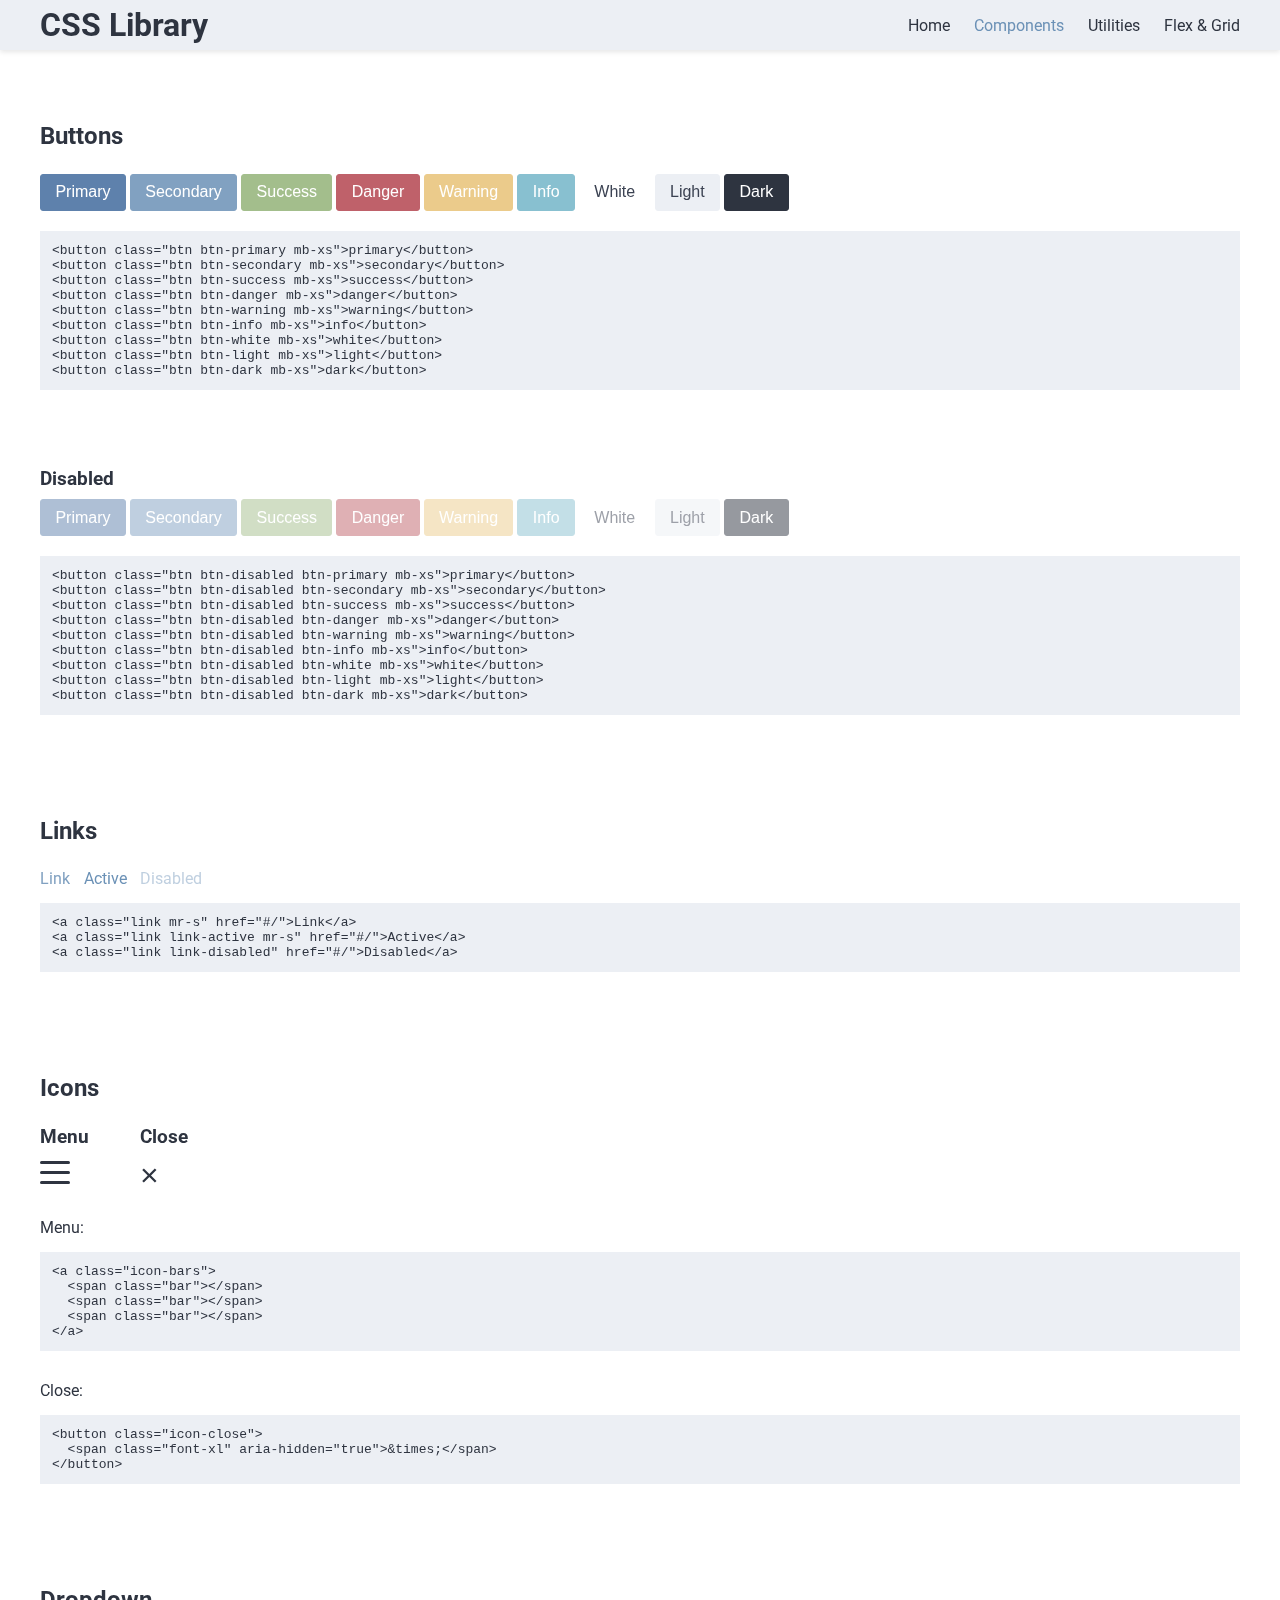
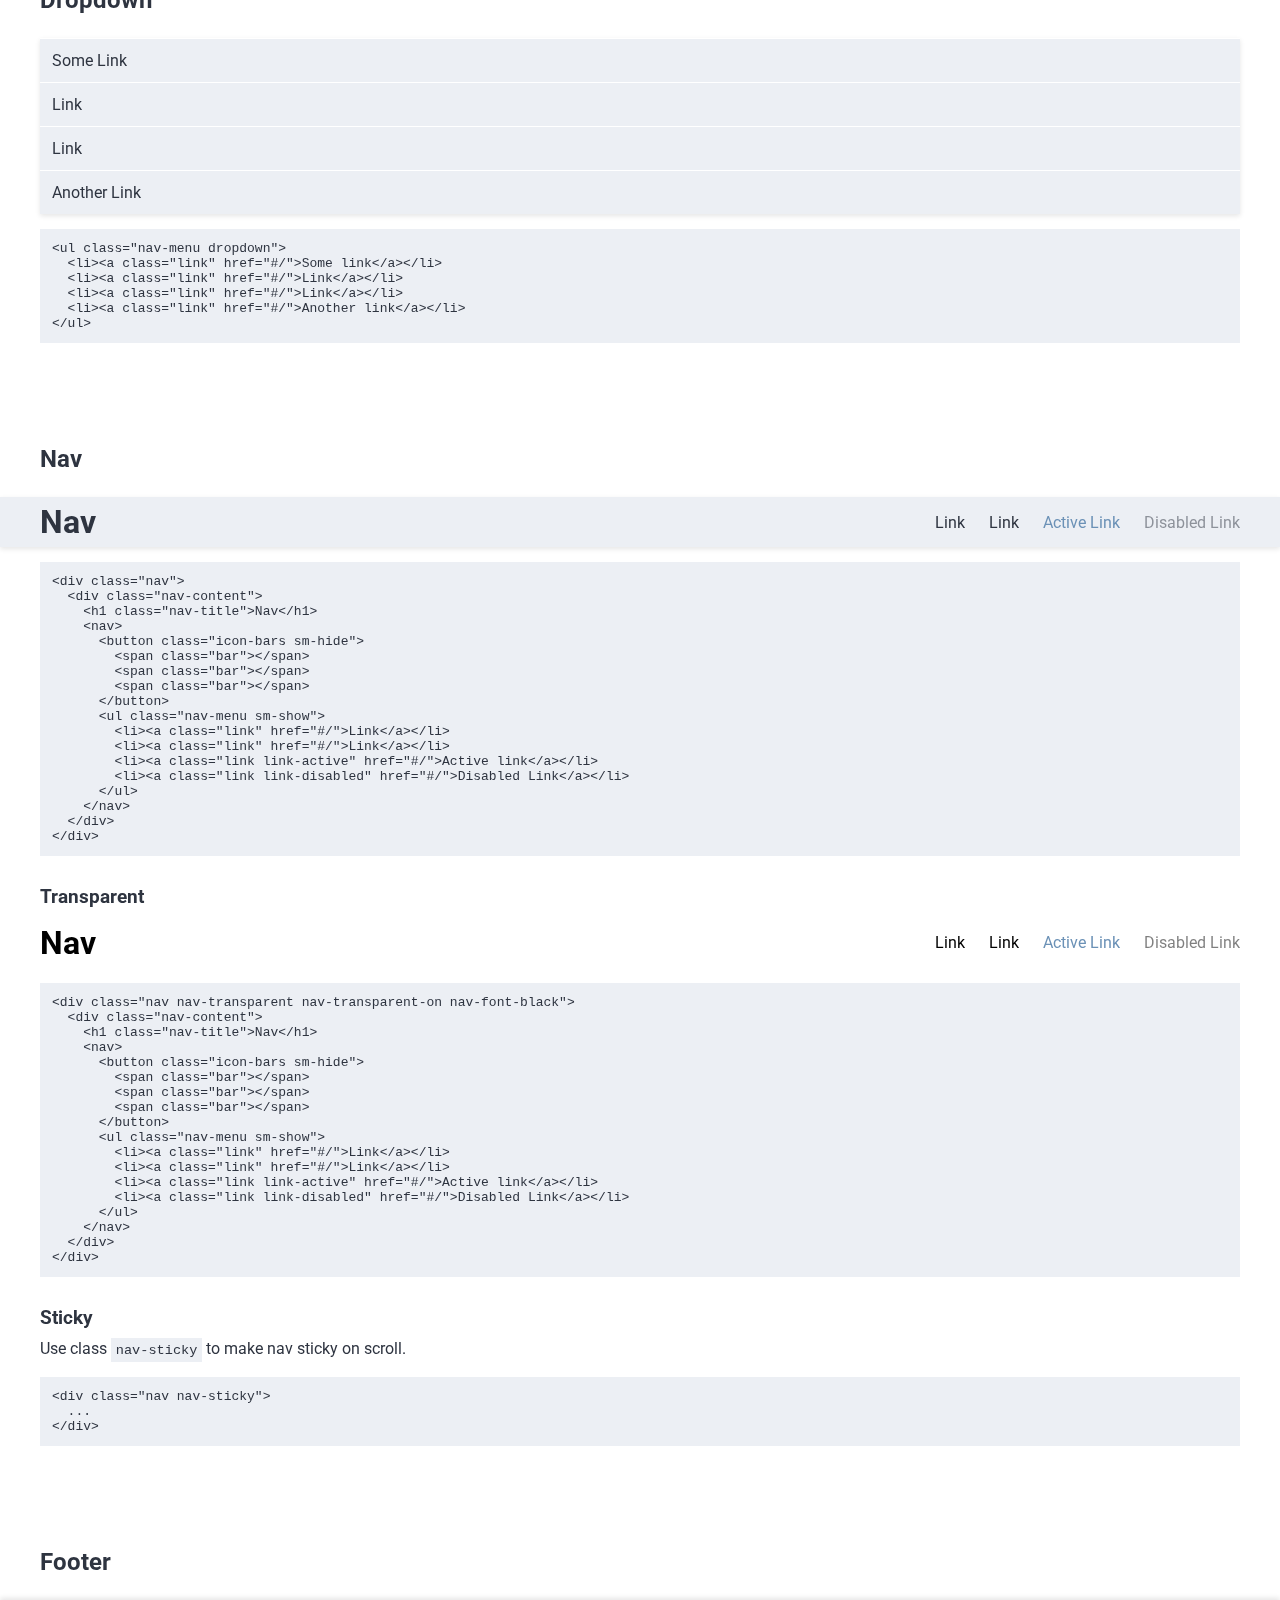
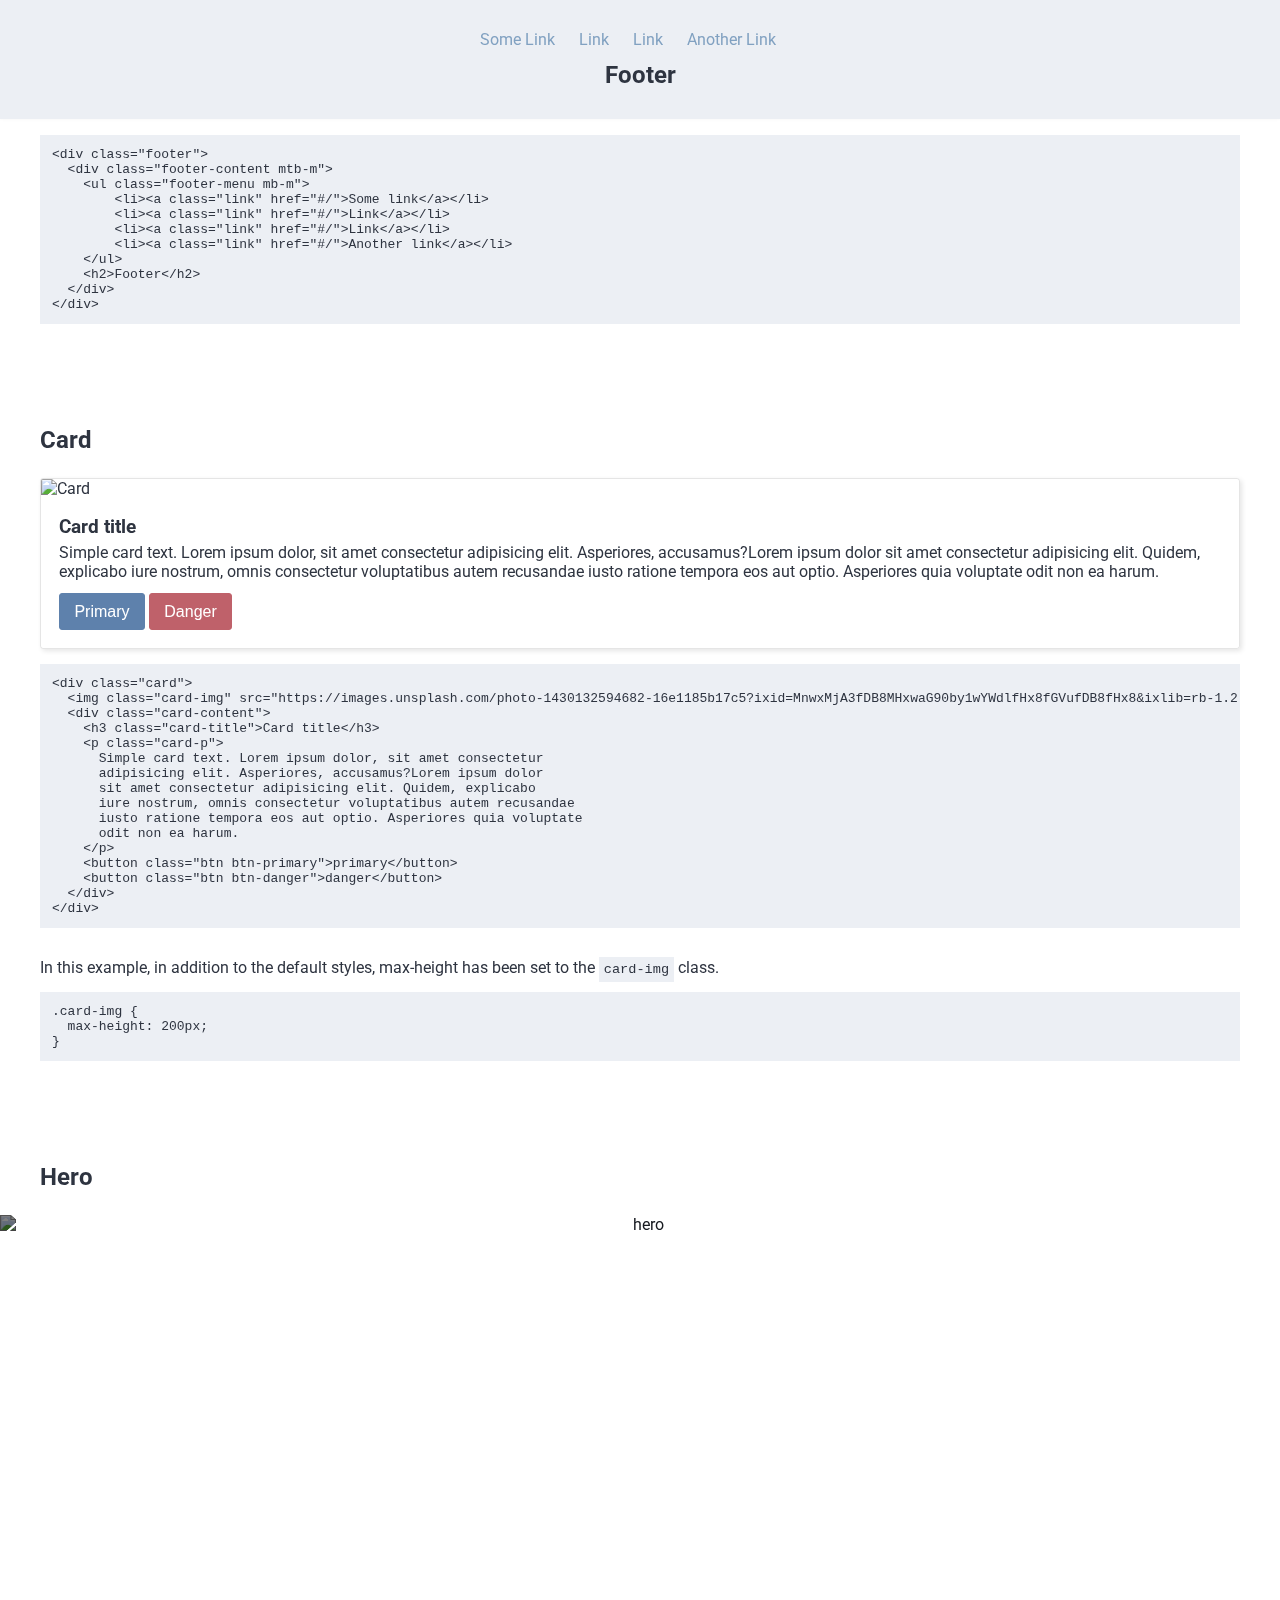
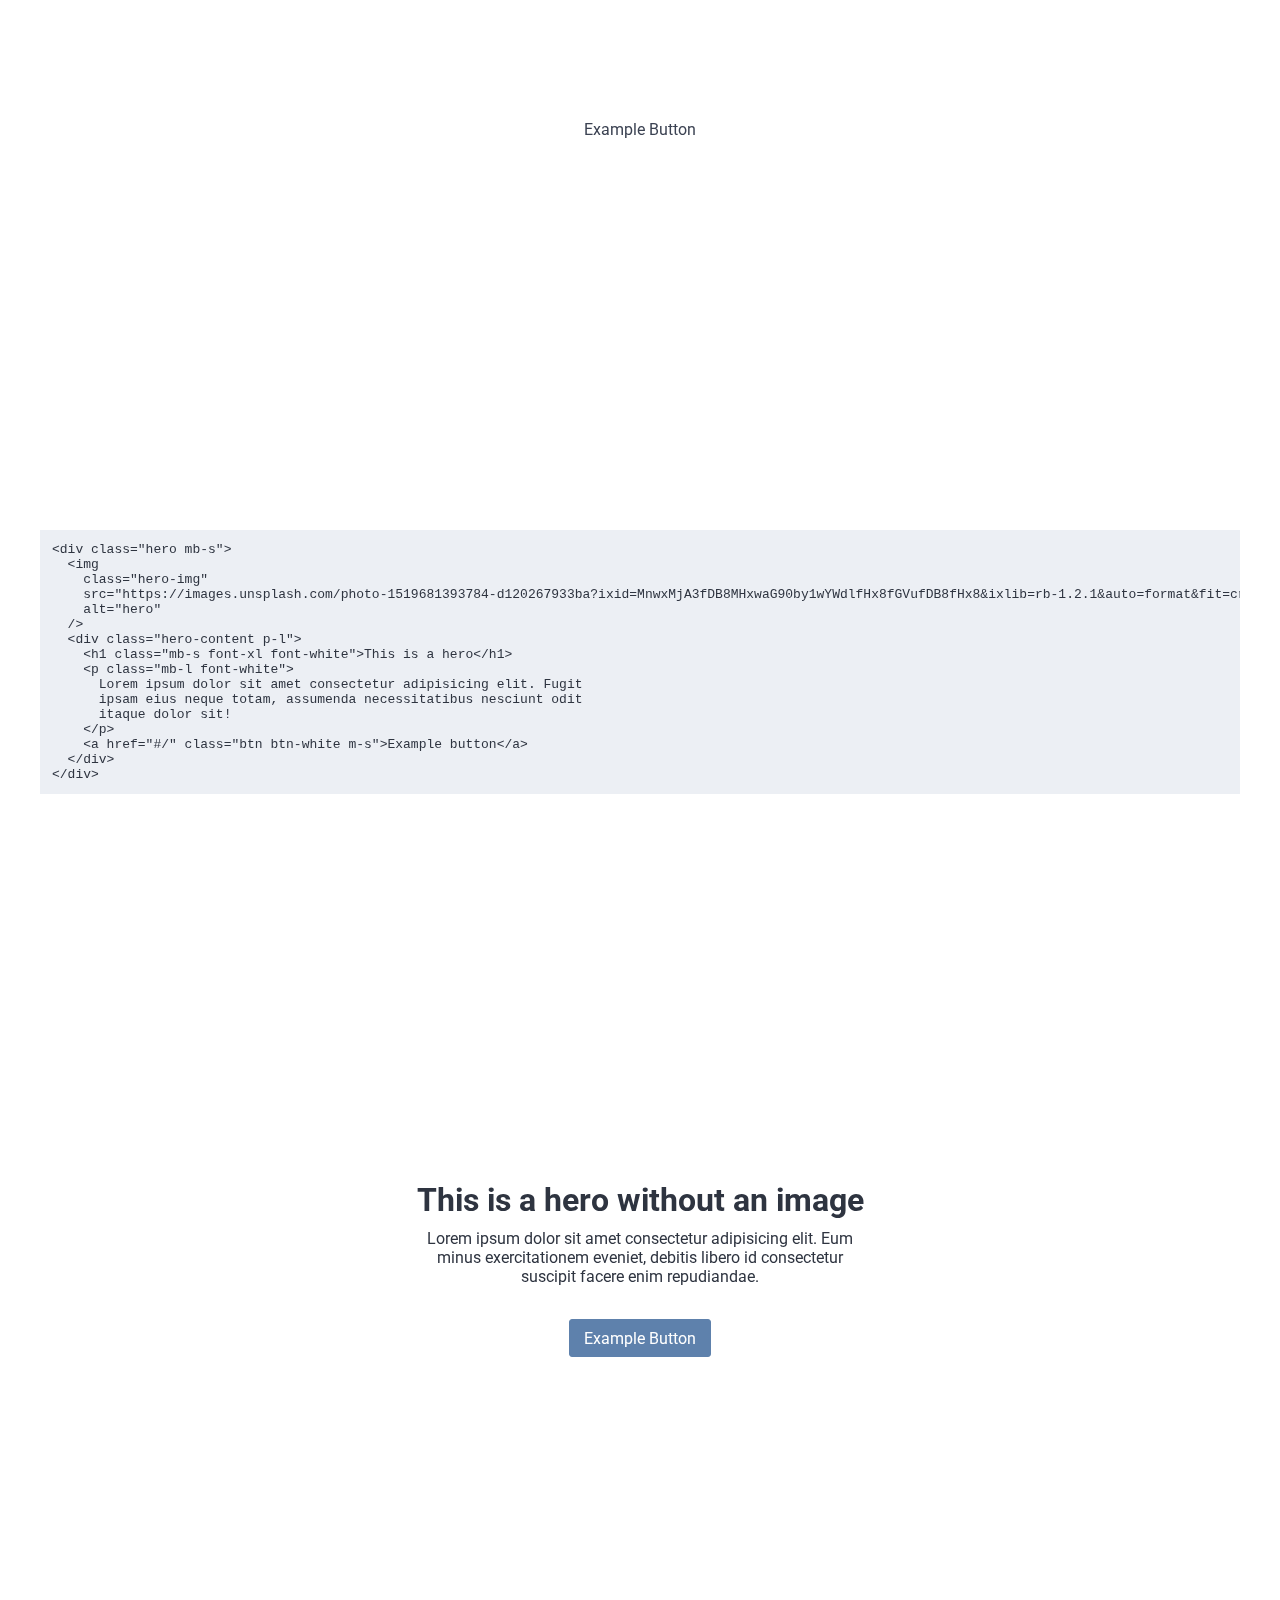
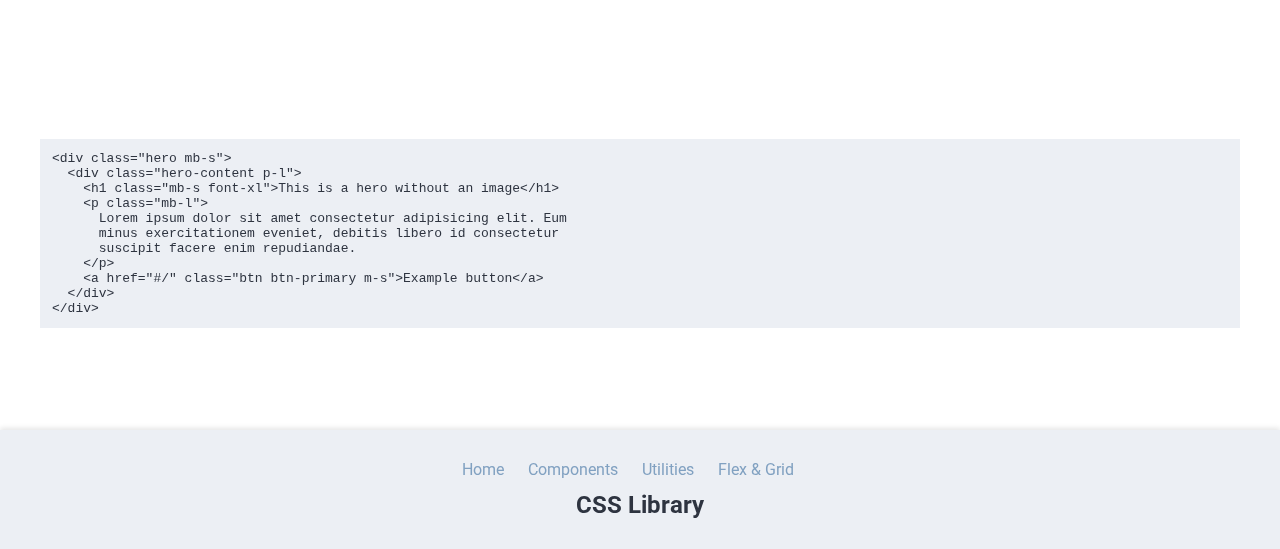
==== pages/components.html @ ba7ccc54 "Initial Commit" ====
<!DOCTYPE html>
<html lang="en">
  <head>
    <meta charset="UTF-8" />
    <meta name="viewport" content="width=device-width, initial-scale=1.0" />
    <link rel="stylesheet" href="../index.css" />
    <title>CSS Library</title>
    <link rel="preconnect" href="https://fonts.googleapis.com" />
    <link rel="preconnect" href="https://fonts.gstatic.com" crossorigin />
    <link
      href="https://fonts.googleapis.com/css2?family=Roboto:wght@100;300&display=swap"
      rel="stylesheet"
    />
    <script src="../library/nav.js"></script>
  </head>
  <body>
    <div class="nav nav-sticky">
      <div class="nav-content">
        <h1 class="nav-title mr-s"><a href="../index.html">CSS Library</a></h1>
        <nav>
          <button id="nav-toggle" class="icon-bars sm-hide">
            <span class="bar"></span>
            <span class="bar"></span>
            <span class="bar"></span>
          </button>
          <ul id="nav-menu" class="nav-menu sm-show">
            <li><a class="link" href="../index.html">Home</a></li>
            <li><a class="link link-active" href="#/">Components</a></li>
            <li><a class="link" href="utilities.html">Utilities</a></li>
            <li><a class="link" href="flexandgrid.html">Flex & Grid</a></li>
          </ul>
        </nav>
      </div>
    </div>
    <main class="mrl-auto">
      <div class="mtb-xxl">
        <h2 class="mb-l">Buttons</h2>
        <div class="mb-xl">
          <button class="btn btn-primary mb-xs">primary</button>
          <button class="btn btn-secondary mb-xs">secondary</button>
          <button class="btn btn-success mb-xs">success</button>
          <button class="btn btn-danger mb-xs">danger</button>
          <button class="btn btn-warning mb-xs">warning</button>
          <button class="btn btn-info mb-xs">info</button>
          <button class="btn btn-white mb-xs">white</button>
          <button class="btn btn-light mb-xs">light</button>
          <button class="btn btn-dark mb-xs">dark</button>
          <pre>
            <code class="code-block p-m">&lt;button class="btn btn-primary mb-xs">primary&lt;/button>
&lt;button class="btn btn-secondary mb-xs">secondary&lt;/button>
&lt;button class="btn btn-success mb-xs">success&lt;/button>
&lt;button class="btn btn-danger mb-xs">danger&lt;/button>
&lt;button class="btn btn-warning mb-xs">warning&lt;/button>
&lt;button class="btn btn-info mb-xs">info&lt;/button>
&lt;button class="btn btn-white mb-xs">white&lt;/button>
&lt;button class="btn btn-light mb-xs">light&lt;/button>
&lt;button class="btn btn-dark mb-xs">dark&lt;/button></code>
          </pre>
        </div>
        <h3 class="mb-s">Disabled</h3>
        <div class="mb-xl">
          <button class="btn btn-disabled btn-primary mb-xs">primary</button>
          <button class="btn btn-disabled btn-secondary mb-xs">
            secondary
          </button>
          <button class="btn btn-disabled btn-success mb-xs">success</button>
          <button class="btn btn-disabled btn-danger mb-xs">danger</button>
          <button class="btn btn-disabled btn-warning mb-xs">warning</button>
          <button class="btn btn-disabled btn-info mb-xs">info</button>
          <button class="btn btn-disabled btn-white mb-xs">white</button>
          <button class="btn btn-disabled btn-light mb-xs">light</button>
          <button class="btn btn-disabled btn-dark mb-xs">dark</button>
          <pre>
            <code class="code-block p-m">&lt;button class="btn btn-disabled btn-primary mb-xs">primary&lt;/button>
&lt;button class="btn btn-disabled btn-secondary mb-xs">secondary&lt;/button>
&lt;button class="btn btn-disabled btn-success mb-xs">success&lt;/button>
&lt;button class="btn btn-disabled btn-danger mb-xs">danger&lt;/button>
&lt;button class="btn btn-disabled btn-warning mb-xs">warning&lt;/button>
&lt;button class="btn btn-disabled btn-info mb-xs">info&lt;/button>
&lt;button class="btn btn-disabled btn-white mb-xs">white&lt;/button>
&lt;button class="btn btn-disabled btn-light mb-xs">light&lt;/button>
&lt;button class="btn btn-disabled btn-dark mb-xs">dark&lt;/button></code>
          </pre>
        </div>
      </div>

      <div class="mb-xxl">
        <h2 class="mb-l">Links</h2>
        <div>
          <a class="link mr-s" href="#/">Link</a>
          <a class="link link-active mr-s" href="#/">Active</a>
          <a class="link link-disabled" href="#/">Disabled</a>
        </div>
        <pre>
          <code class="code-block p-m">&lt;a class="link mr-s" href="#/">Link&lt;/a>
&lt;a class="link link-active mr-s" href="#/">Active&lt;/a>
&lt;a class="link link-disabled" href="#/">Disabled&lt;/a></code>
        </pre>
      </div>

      <div class="mb-xxl">
        <h2 class="mb-l">Icons</h2>
        <div class="grid">
          <div class="col-4 col-2-sm col-1-lg mb-l">
            <h3 class="mb-s">Menu</h3>
            <a class="icon-bars component-example">
              <span class="bar"></span>
              <span class="bar"></span>
              <span class="bar"></span>
            </a>
          </div>
          <div class="col-4 col-2-sm col-1-lg mb-l">
            <h3 class="mb-s">Close</h3>
            <button class="icon-close">
              <span class="font-xl" aria-hidden="true">&times;</span>
            </button>
          </div>
        </div>
        <p>Menu:</p>
        <pre>
          <code class="code-block p-m">&lt;a class="icon-bars">
  &lt;span class="bar">&lt;/span>
  &lt;span class="bar">&lt;/span>
  &lt;span class="bar">&lt;/span>
&lt;/a></code>
        </pre>
        <p>Close:</p>
        <pre>
          <code class="code-block p-m">&lt;button class="icon-close">
  &lt;span class="font-xl" aria-hidden="true">&amp;times;&lt;/span>
&lt;/button></code>
        </pre>
      </div>

      <div class="mb-xxl">
        <h2 class="mb-l">Dropdown</h2>
        <ul class="nav-menu dropdown component-example">
          <li><a class="link" href="#/">Some link</a></li>
          <li><a class="link" href="#/">Link</a></li>
          <li><a class="link" href="#/">Link</a></li>
          <li><a class="link" href="#/">Another link</a></li>
        </ul>
        <pre>
          <code class="code-block p-m">&lt;ul class="nav-menu dropdown">
  &lt;li>&lt;a class="link" href="#/">Some link&lt;/a>&lt;/li>
  &lt;li>&lt;a class="link" href="#/">Link&lt;/a>&lt;/li>
  &lt;li>&lt;a class="link" href="#/">Link&lt;/a>&lt;/li>
  &lt;li>&lt;a class="link" href="#/">Another link&lt;/a>&lt;/li>
&lt;/ul></code>
        </pre>
      </div>

      <div class="mb-xxl">
        <h2 class="mb-l">Nav</h2>
        <div class="nav-example-container">
          <div class="nav component-example nav-example">
            <div class="nav-content">
              <h1 class="nav-title">Nav</h1>
              <nav>
                <button class="icon-bars sm-hide nav-toggle-example">
                  <span class="bar"></span>
                  <span class="bar"></span>
                  <span class="bar"></span>
                </button>
                <ul class="nav-menu sm-show nav-menu-example">
                  <li><a class="link" href="#/">Link</a></li>
                  <li><a class="link" href="#/">Link</a></li>
                  <li><a class="link link-active" href="#/">Active link</a></li>
                  <li>
                    <a class="link link-disabled" href="#/">Disabled Link</a>
                  </li>
                </ul>
              </nav>
            </div>
          </div>
        </div>
        <pre>
          <code class="code-block p-m">&lt;div class="nav">
  &lt;div class="nav-content">
    &lt;h1 class="nav-title">Nav&lt;/h1>
    &lt;nav>
      &lt;button class="icon-bars sm-hide">
        &lt;span class="bar">&lt;/span>
        &lt;span class="bar">&lt;/span>
        &lt;span class="bar">&lt;/span>
      &lt;/button>
      &lt;ul class="nav-menu sm-show">
        &lt;li>&lt;a class="link" href="#/">Link&lt;/a>&lt;/li>
        &lt;li>&lt;a class="link" href="#/">Link&lt;/a>&lt;/li>
        &lt;li>&lt;a class="link link-active" href="#/">Active link&lt;/a>&lt;/li>
        &lt;li>&lt;a class="link link-disabled" href="#/">Disabled Link&lt;/a>&lt;/li>
      &lt;/ul>
    &lt;/nav>
  &lt;/div>
&lt;/div></code>
        </pre>

        <h3 class="mb-s">Transparent</h3>
        <div class="nav-example-container">
          <div
            class="
              nav
              component-example
              nav-example nav-transparent nav-transparent-on nav-font-black
            "
          >
            <div class="nav-content">
              <h1 class="nav-title">Nav</h1>
              <nav>
                <button
                  id="transpar"
                  class="icon-bars sm-hide nav-toggle-example"
                >
                  <span class="bar"></span>
                  <span class="bar"></span>
                  <span class="bar"></span>
                </button>
                <ul class="nav-menu sm-show nav-menu-example">
                  <li><a class="link" href="#/">Link</a></li>
                  <li><a class="link" href="#/">Link</a></li>
                  <li><a class="link link-active" href="#/">Active link</a></li>
                  <li>
                    <a class="link link-disabled" href="#/">Disabled Link</a>
                  </li>
                </ul>
              </nav>
            </div>
          </div>
        </div>
        <pre>
          <code class="code-block p-m">&lt;div class="nav nav-transparent nav-transparent-on nav-font-black">
  &lt;div class="nav-content">
    &lt;h1 class="nav-title">Nav&lt;/h1>
    &lt;nav>
      &lt;button class="icon-bars sm-hide">
        &lt;span class="bar">&lt;/span>
        &lt;span class="bar">&lt;/span>
        &lt;span class="bar">&lt;/span>
      &lt;/button>
      &lt;ul class="nav-menu sm-show">
        &lt;li>&lt;a class="link" href="#/">Link&lt;/a>&lt;/li>
        &lt;li>&lt;a class="link" href="#/">Link&lt;/a>&lt;/li>
        &lt;li>&lt;a class="link link-active" href="#/">Active link&lt;/a>&lt;/li>
        &lt;li>&lt;a class="link link-disabled" href="#/">Disabled Link&lt;/a>&lt;/li>
      &lt;/ul>
    &lt;/nav>
  &lt;/div>
&lt;/div></code>
        </pre>

        <h3 class="mb-s">Sticky</h3>
        <p class="mb-xs">
          Use class <code class="p-xs font-s">nav-sticky</code> to make nav
          sticky on scroll.
        </p>
        <pre>
          <code class="code-block p-m">&lt;div class="nav nav-sticky">
  ...
&lt;/div></code>
          </pre>
      </div>

      <div class="mb-xxl">
        <h2 class="mb-l">Footer</h2>
        <div class="footer-example-container">
          <div class="footer footer-example">
            <div class="footer-content mtb-m">
              <ul class="footer-menu mb-m">
                <li><a class="link" href="#/">Some link</a></li>
                <li><a class="link" href="#/">Link</a></li>
                <li><a class="link" href="#/">Link</a></li>
                <li><a class="link" href="#/">Another link</a></li>
              </ul>
              <h2>Footer</h2>
            </div>
          </div>
        </div>
        <pre>
          <code class="code-block p-m">&lt;div class="footer">
  &lt;div class="footer-content mtb-m">
    &lt;ul class="footer-menu mb-m">
        &lt;li>&lt;a class="link" href="#/">Some link&lt;/a>&lt;/li>
        &lt;li>&lt;a class="link" href="#/">Link&lt;/a>&lt;/li>
        &lt;li>&lt;a class="link" href="#/">Link&lt;/a>&lt;/li>
        &lt;li>&lt;a class="link" href="#/">Another link&lt;/a>&lt;/li>
    &lt;/ul>
    &lt;h2>Footer&lt;/h2>
  &lt;/div>
&lt;/div></code>
        </pre>
      </div>

      <div class="mb-xxl">
        <h2 class="mb-l">Card</h2>
        <div class="card">
          <img
            class="card-img"
            src="https://images.unsplash.com/photo-1430132594682-16e1185b17c5?ixid=MnwxMjA3fDB8MHxwaG90by1wYWdlfHx8fGVufDB8fHx8&ixlib=rb-1.2.1&auto=format&fit=crop&w=870&q=80"
            alt="Card"
          />
          <div class="card-content">
            <h3 class="card-title">Card title</h3>
            <p class="card-p">
              Simple card text. Lorem ipsum dolor, sit amet consectetur
              adipisicing elit. Asperiores, accusamus?Lorem ipsum dolor sit amet
              consectetur adipisicing elit. Quidem, explicabo iure nostrum,
              omnis consectetur voluptatibus autem recusandae iusto ratione
              tempora eos aut optio. Asperiores quia voluptate odit non ea
              harum.
            </p>
            <button class="btn btn-primary">primary</button>
            <button class="btn btn-danger">danger</button>
          </div>
        </div>
        <pre>
          <code class="code-block p-m">&lt;div class="card">
  &lt;img class="card-img" src="https://images.unsplash.com/photo-1430132594682-16e1185b17c5?ixid=MnwxMjA3fDB8MHxwaG90by1wYWdlfHx8fGVufDB8fHx8&ixlib=rb-1.2.1&auto=format&fit=crop&w=870&q=80" alt="Card" />
  &lt;div class="card-content">
    &lt;h3 class="card-title">Card title&lt;/h3>
    &lt;p class="card-p">
      Simple card text. Lorem ipsum dolor, sit amet consectetur
      adipisicing elit. Asperiores, accusamus?Lorem ipsum dolor 
      sit amet consectetur adipisicing elit. Quidem, explicabo 
      iure nostrum, omnis consectetur voluptatibus autem recusandae 
      iusto ratione tempora eos aut optio. Asperiores quia voluptate 
      odit non ea harum.
    &lt;/p>
    &lt;button class="btn btn-primary">primary&lt;/button>
    &lt;button class="btn btn-danger">danger&lt;/button>
  &lt;/div>
&lt;/div></code>
        </pre>
        <p>
          In this example, in addition to the default styles, max-height has
          been set to the <code class="p-xs font-s">card-img</code> class.
        </p>
        <pre>
          <code class="code-block p-m">.card-img {
  max-height: 200px;
}</code>
        </pre>
      </div>

      <div class="mb-xxl">
        <h2 class="mb-l">Hero</h2>
        <div class="hero-example-container">
          <div class="hero hero-example mb-s">
            <img
              class="hero-img"
              src="https://images.unsplash.com/photo-1519681393784-d120267933ba?ixid=MnwxMjA3fDB8MHxwaG90by1wYWdlfHx8fGVufDB8fHx8&ixlib=rb-1.2.1&auto=format&fit=crop&w=870&q=80"
              alt="hero"
            />
            <div class="hero-content p-l">
              <h1 class="mb-s font-xl font-white">This is a hero</h1>
              <p class="mb-l font-white">
                Lorem ipsum dolor sit amet consectetur adipisicing elit. Fugit
                ipsam eius neque totam, assumenda necessitatibus nesciunt odit
                itaque dolor sit!
              </p>
              <a href="#/" class="btn btn-white m-s">Example button</a>
            </div>
          </div>
        </div>
        <pre>
          <code class="code-block p-m">&lt;div class="hero mb-s">
  &lt;img
    class="hero-img"
    src="https://images.unsplash.com/photo-1519681393784-d120267933ba?ixid=MnwxMjA3fDB8MHxwaG90by1wYWdlfHx8fGVufDB8fHx8&ixlib=rb-1.2.1&auto=format&fit=crop&w=870&q=80"
    alt="hero"
  />
  &lt;div class="hero-content p-l">
    &lt;h1 class="mb-s font-xl font-white">This is a hero&lt;/h1>
    &lt;p class="mb-l font-white">
      Lorem ipsum dolor sit amet consectetur adipisicing elit. Fugit
      ipsam eius neque totam, assumenda necessitatibus nesciunt odit
      itaque dolor sit!
    &lt;/p>
    &lt;a href="#/" class="btn btn-white m-s">Example button&lt;/a>
  &lt;/div>
&lt;/div></code>
        </pre>

        <div class="hero-example-container">
          <div class="hero hero-example mb-s">
            <div class="hero-content p-l">
              <h1 class="mb-s font-xl">This is a hero without an image</h1>
              <p class="mb-l">
                Lorem ipsum dolor sit amet consectetur adipisicing elit. Eum
                minus exercitationem eveniet, debitis libero id consectetur
                suscipit facere enim repudiandae.
              </p>
              <a href="#/" class="btn btn-primary m-s">Example button</a>
            </div>
          </div>
        </div>
        <pre>
          <code class="code-block p-m">&lt;div class="hero mb-s">
  &lt;div class="hero-content p-l">
    &lt;h1 class="mb-s font-xl">This is a hero without an image&lt;/h1>
    &lt;p class="mb-l">
      Lorem ipsum dolor sit amet consectetur adipisicing elit. Eum
      minus exercitationem eveniet, debitis libero id consectetur
      suscipit facere enim repudiandae.
    &lt;/p>
    &lt;a href="#/" class="btn btn-primary m-s">Example button&lt;/a>
  &lt;/div>
&lt;/div></code>
        </pre>
      </div>
    </main>

    <footer class="footer">
      <div class="footer-content mtb-m">
        <ul class="footer-menu mb-m">
          <li><a class="link" href="../index.html">Home</a></li>
          <li><a class="link" href="#">Components</a></li>
          <li><a class="link" href="utilities.html">Utilities</a></li>
          <li><a class="link" href="flexandgrid.html">Flex & Grid</a></li>
        </ul>
        <h2>CSS Library</h2>
      </div>
    </footer>
    <script>
      const toggleExamples = document.querySelectorAll(".nav-toggle-example");
      const menuExamples = document.querySelectorAll(".nav-menu-example");

      // Toggle example dropdown menus
      toggleExamples.forEach((toggle) => {
        toggle.addEventListener("click", (e) => {
          const nav = toggle.parentNode;
          const navBar = nav.parentNode.parentNode;
          const menu = nav.querySelector(".nav-menu-example");

          // toggle dropdown
          menu.classList.toggle("dropdown");

          // if nav is transparent, add default background color when dropdown is open.
          if (
            navBar.classList.contains("nav-transparent") &&
            menu.classList.contains("dropdown")
          ) {
            navBar.classList.remove("nav-transparent-on");
          } else {
            navBar.classList.add("nav-transparent-on");
          }
        });
      });

      window.addEventListener("resize", function () {
        menuExamples.forEach((menu) => {
          menu.classList.remove("dropdown");
        });
      });
    </script>
  </body>
</html>
---- index.css ----
@import "library/main.css";

* {
  margin: 0;
  padding: 0;
  box-sizing: border-box;
}

html {
  scroll-behavior: smooth;
}

body {
  font-family: "Roboto", sans-serif;
}

main {
  width: 95vw;
  max-width: 1200px;
}

.padding-example-div,
.margin-example-div {
  display: flex;
  flex-wrap: wrap;
}

.margin-example-div p,
.padding-example-div p {
  position: absolute;
  top: 45%;
  left: 40%;
}

.padding-example-outer,
.margin-example-outer {
  box-shadow: var(--box-shadow);
  background-color: var(--bg-secondary);
  height: 200px;
  width: 200px;
  overflow: hidden;
  position: relative;
}

.padding-example-inner,
.margin-example-inner {
  background-color: var(--bg-primary);
  width: 100%;
  height: 100%;
}

.flex-example-item,
.grid-example-item {
  display: grid;
  place-items: center;
  background-color: var(--bg-secondary);
  height: 100%;
}

.breakpoint {
  display: block;
}

/* .breakpoint::after {
  color: var(--accent-primary);
  @include sm {
    content: "sm";
  }
  @include md {
    content: "md";
  }
  @include lg {
    content: "lg";
  }
  @include xl {
    content: "xl";
  }
} */

.th {
  text-align: right;
}

.component-example {
  z-index: 0;
  position: relative;
  top: 0;
}

.nav-example {
  z-index: 1;
}

.hero-example {
  overflow: hidden;
}

.hero-example,
.nav-example,
.footer-example {
  position: absolute;
  left: 0;
  top: unset;
}

.nav-example-container {
  height: 50px;
}

.footer-example-container {
  height: 120px;
}

.hero-example-container {
  height: 100vh;
}

.hero-img {
  filter: brightness(50%);
}

.card-img {
  max-height: 200px;
}

.section {
  min-height: 100vh;
  display: grid;
  place-content: center;
  z-index: -1;
}

.section .card {
  max-width: 350px;
}

.section .card p {
  height: 70px;
}

.code-block {
  display: block;
  overflow: scroll;
  background-color: var(--bg-secondary);
}

code {
  background-color: var(--bg-secondary);
}
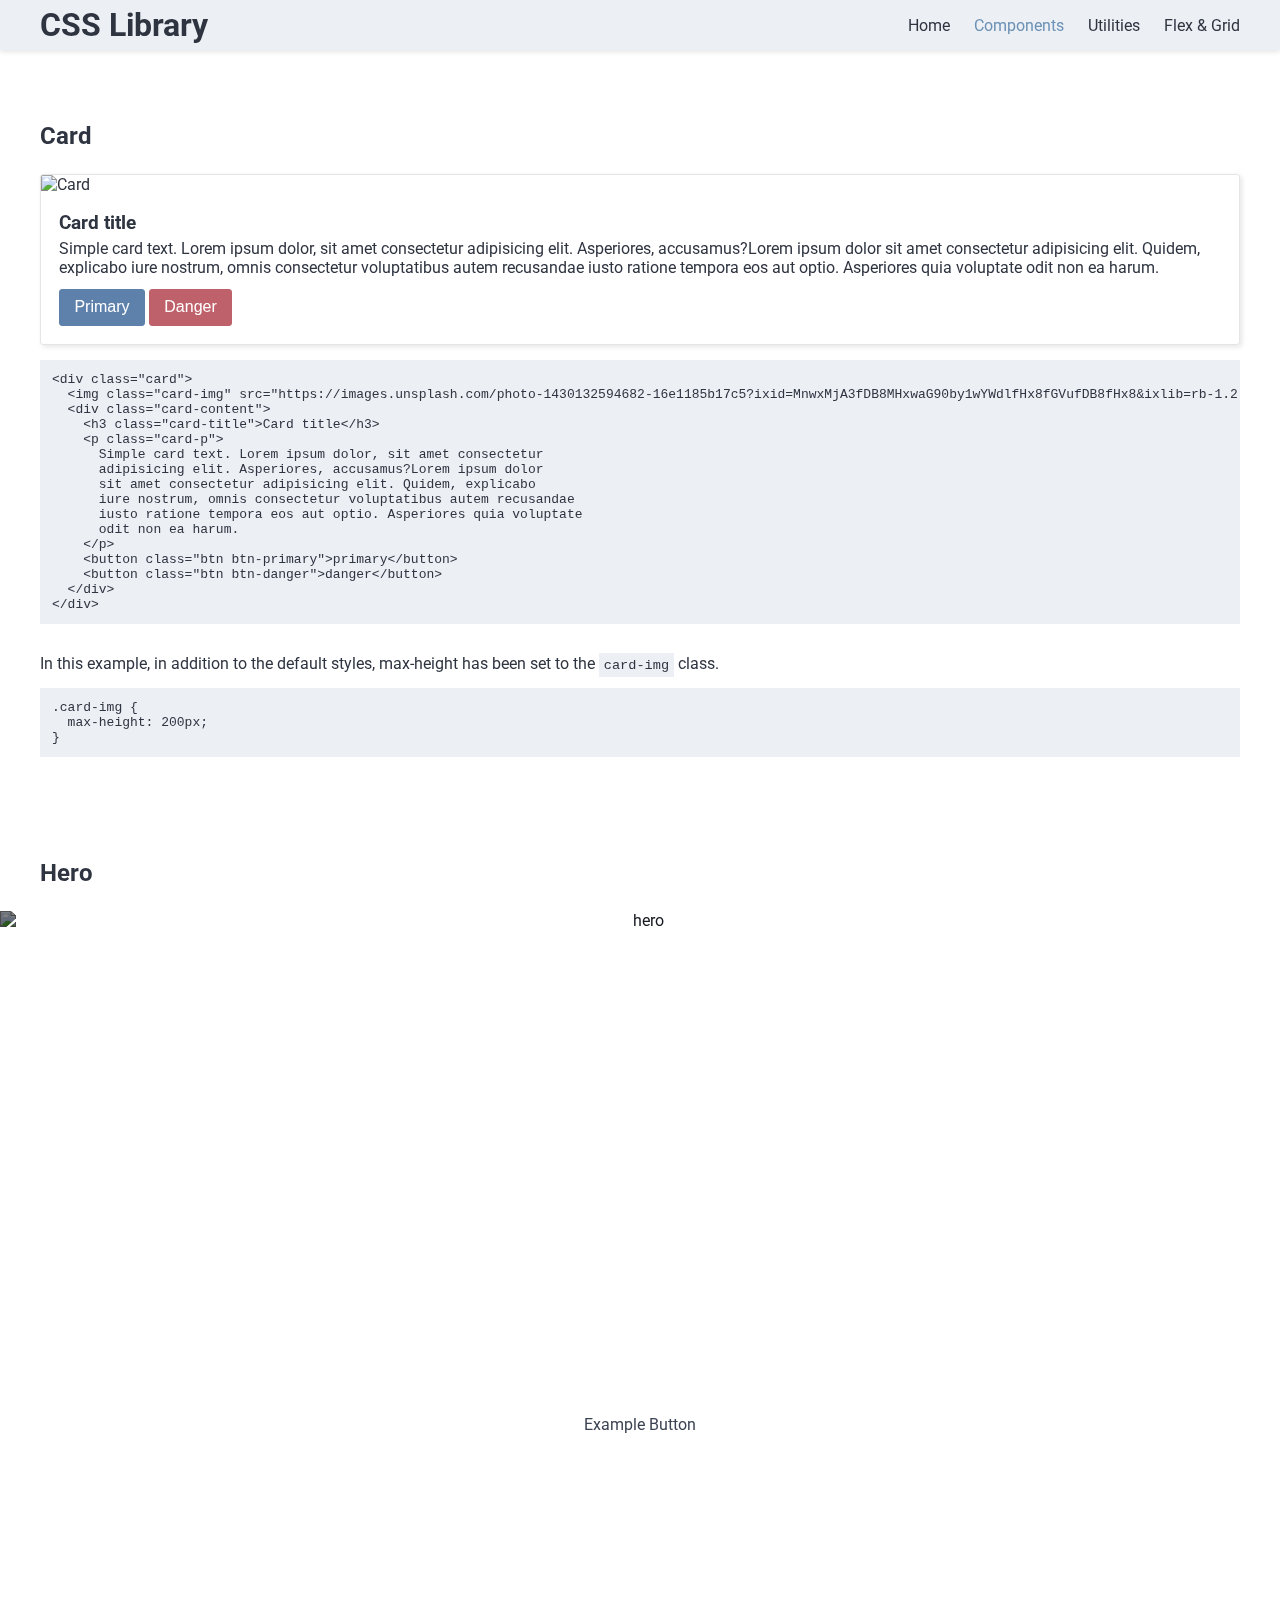
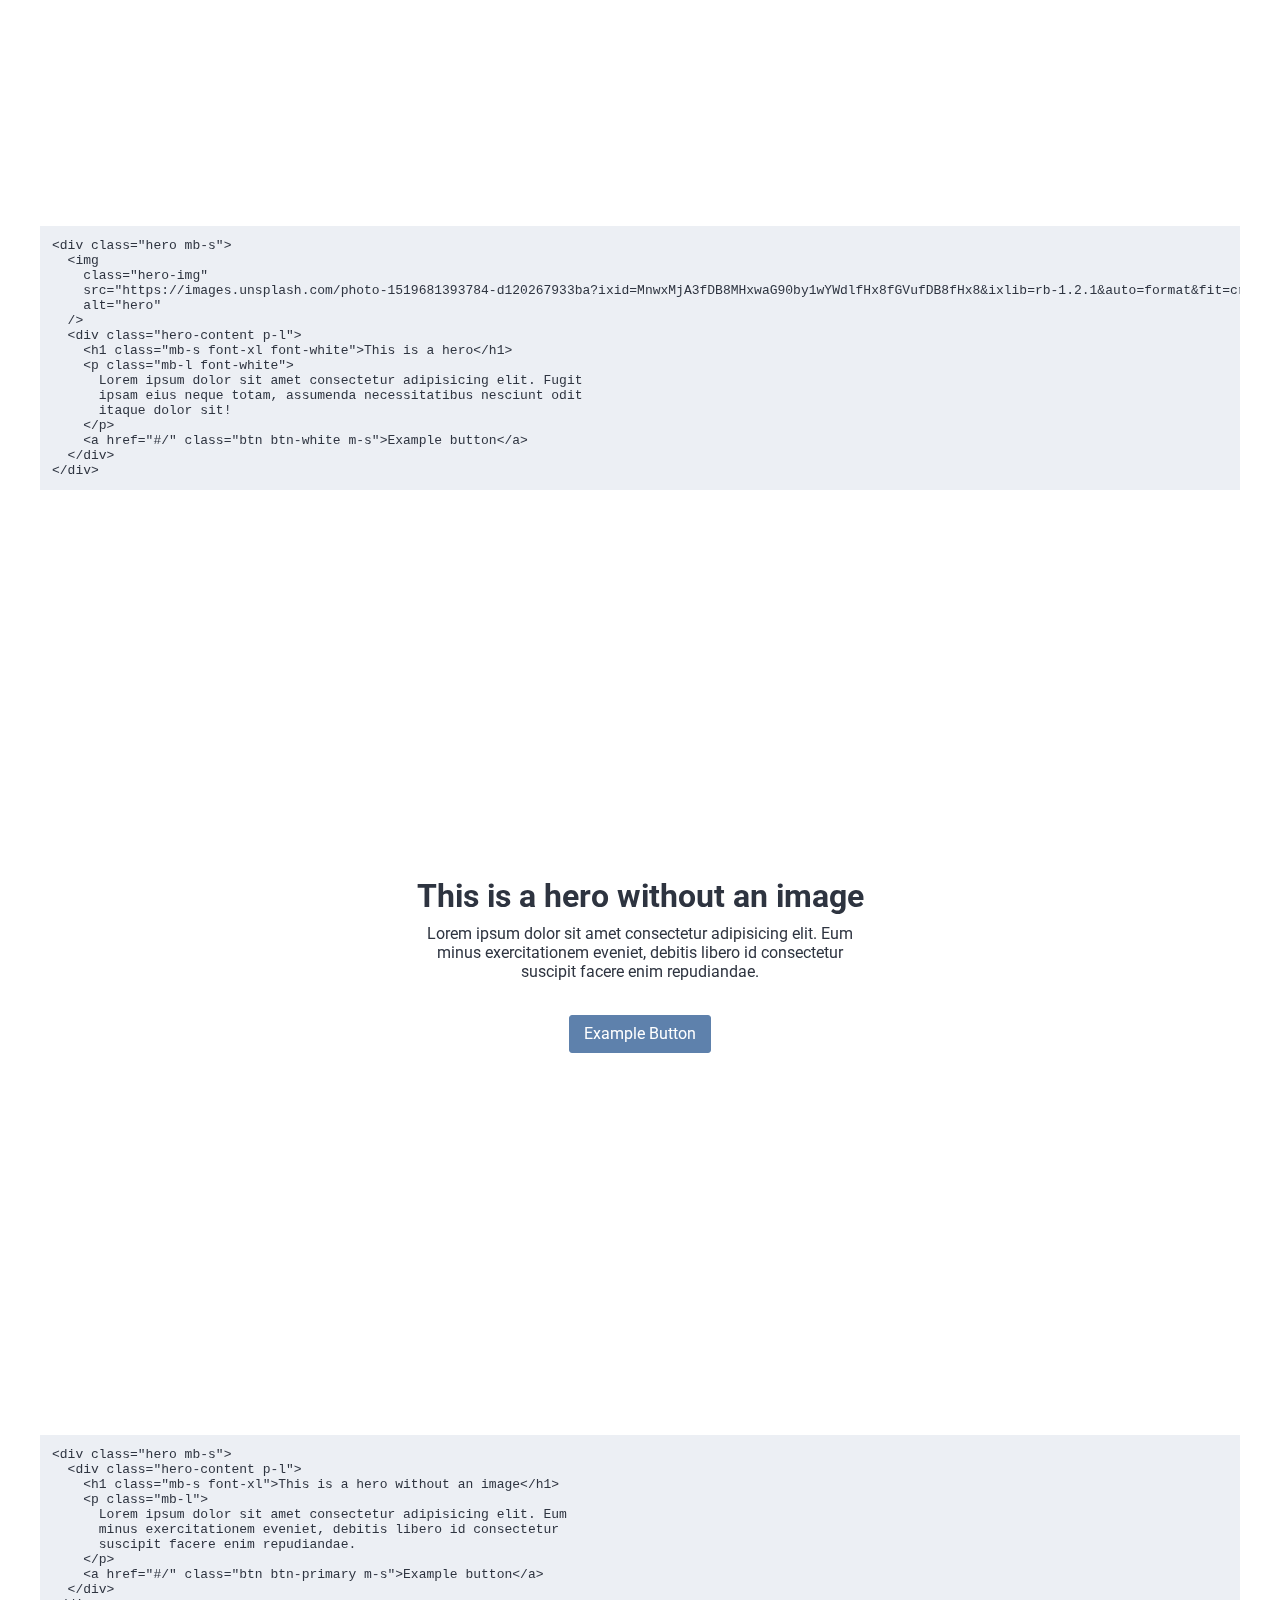
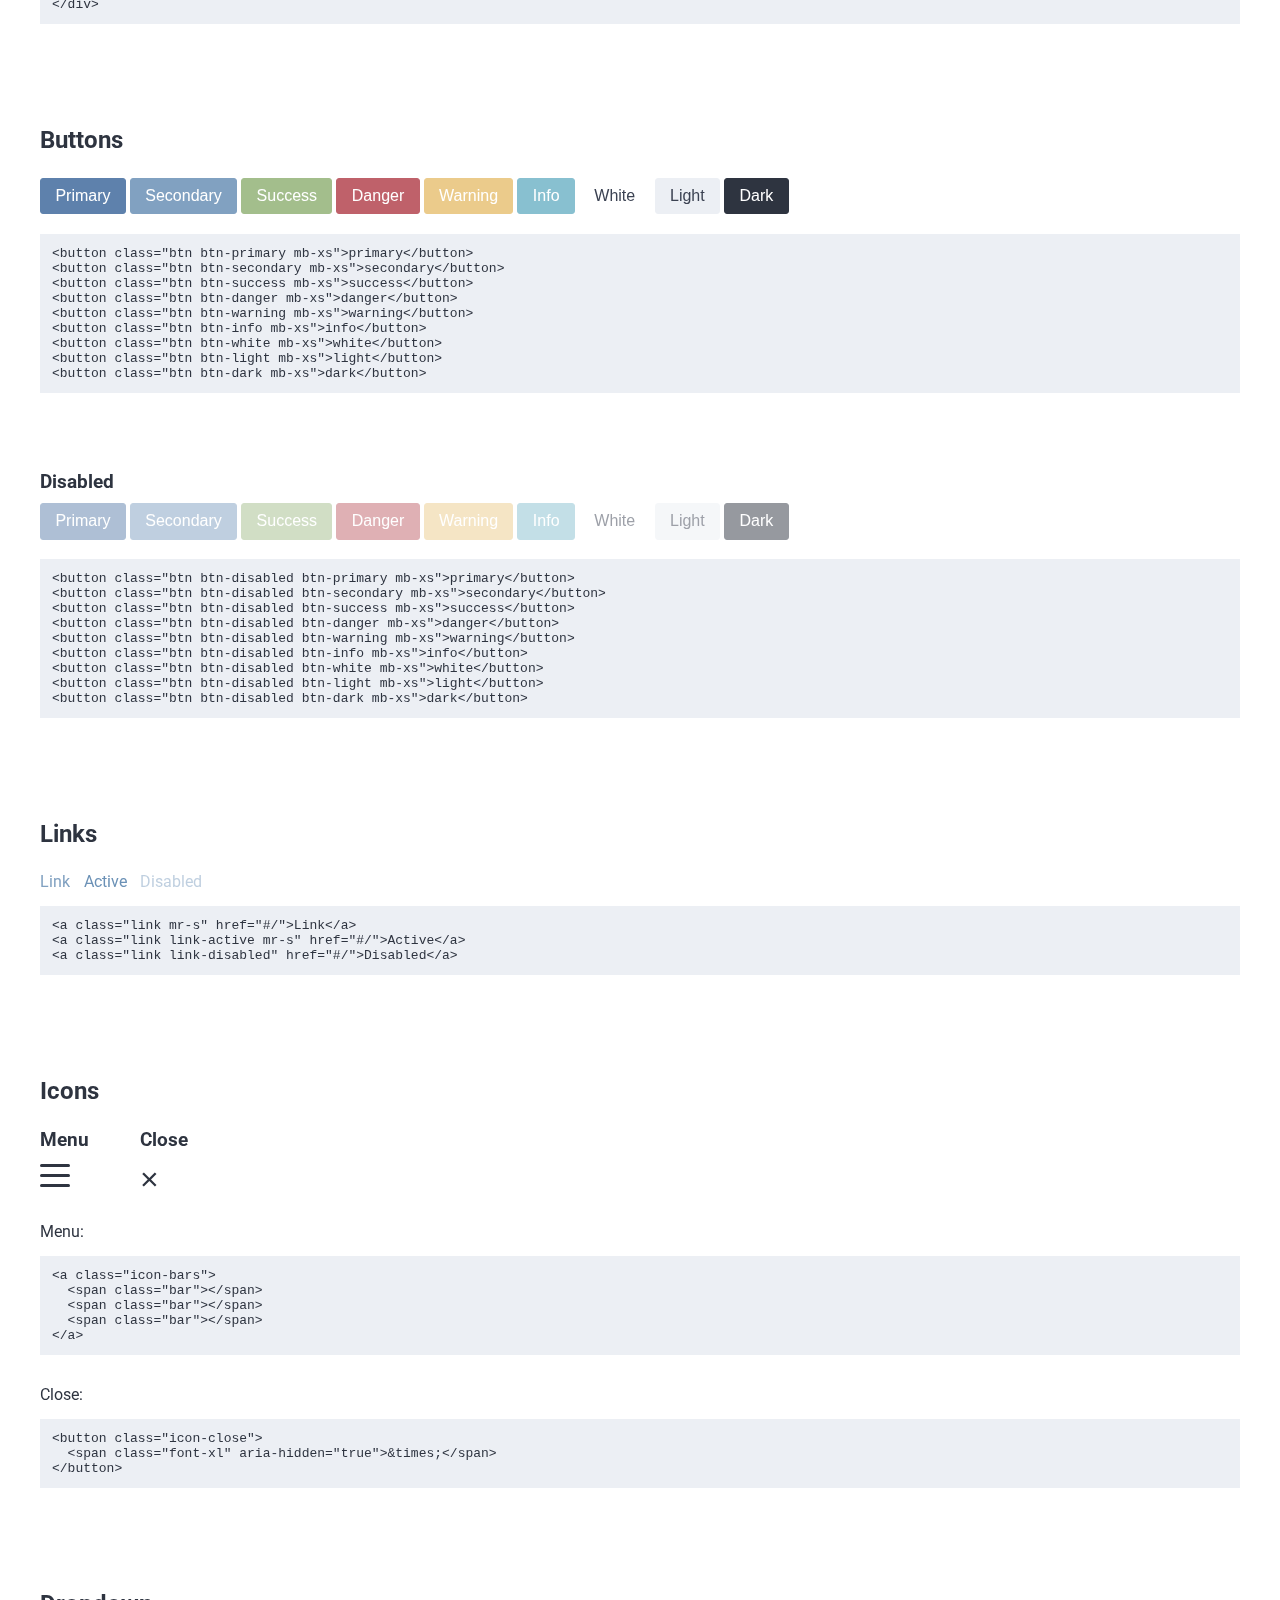
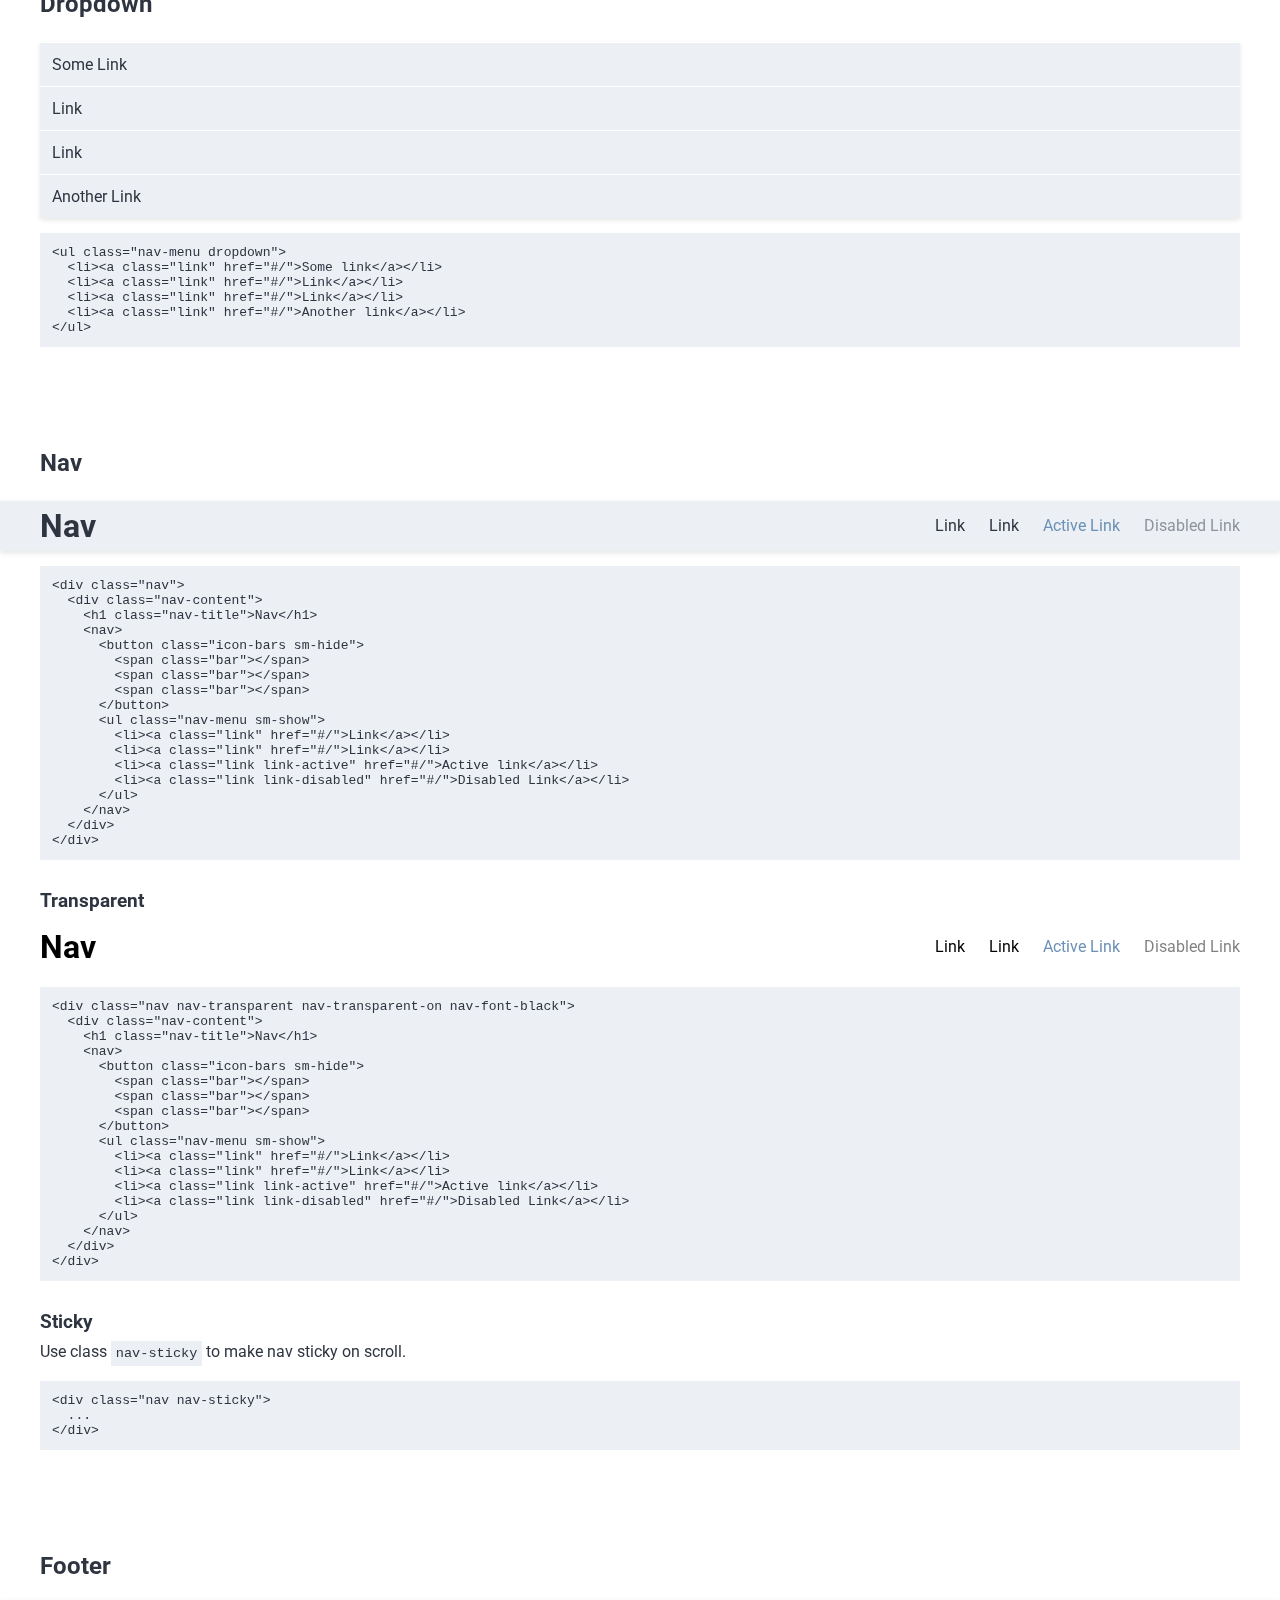
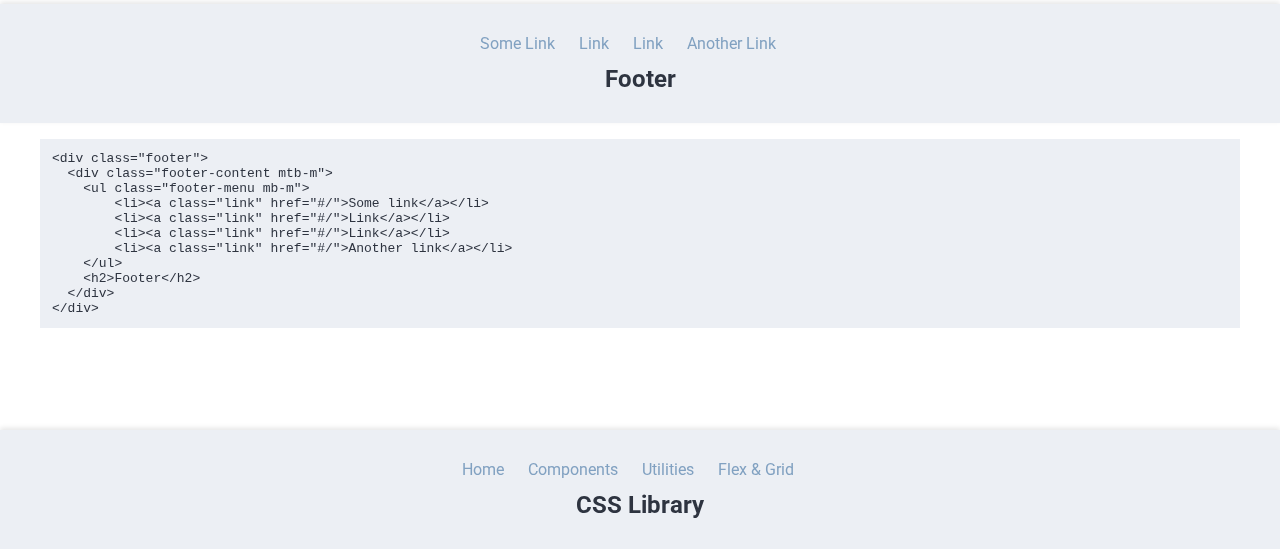
==== commit 18c96a22: "switch order of components" ====
--- a/pages/components.html
+++ b/pages/components.html
@@ -34,6 +34,124 @@
     </div>
     <main class="mrl-auto">
       <div class="mtb-xxl">
+        <h2 class="mb-l">Card</h2>
+        <div class="card">
+          <img
+            class="card-img"
+            src="https://images.unsplash.com/photo-1430132594682-16e1185b17c5?ixid=MnwxMjA3fDB8MHxwaG90by1wYWdlfHx8fGVufDB8fHx8&ixlib=rb-1.2.1&auto=format&fit=crop&w=870&q=80"
+            alt="Card"
+          />
+          <div class="card-content">
+            <h3 class="card-title">Card title</h3>
+            <p class="card-p">
+              Simple card text. Lorem ipsum dolor, sit amet consectetur
+              adipisicing elit. Asperiores, accusamus?Lorem ipsum dolor sit amet
+              consectetur adipisicing elit. Quidem, explicabo iure nostrum,
+              omnis consectetur voluptatibus autem recusandae iusto ratione
+              tempora eos aut optio. Asperiores quia voluptate odit non ea
+              harum.
+            </p>
+            <button class="btn btn-primary">primary</button>
+            <button class="btn btn-danger">danger</button>
+          </div>
+        </div>
+        <pre>
+          <code class="code-block p-m">&lt;div class="card">
+  &lt;img class="card-img" src="https://images.unsplash.com/photo-1430132594682-16e1185b17c5?ixid=MnwxMjA3fDB8MHxwaG90by1wYWdlfHx8fGVufDB8fHx8&ixlib=rb-1.2.1&auto=format&fit=crop&w=870&q=80" alt="Card" />
+  &lt;div class="card-content">
+    &lt;h3 class="card-title">Card title&lt;/h3>
+    &lt;p class="card-p">
+      Simple card text. Lorem ipsum dolor, sit amet consectetur
+      adipisicing elit. Asperiores, accusamus?Lorem ipsum dolor 
+      sit amet consectetur adipisicing elit. Quidem, explicabo 
+      iure nostrum, omnis consectetur voluptatibus autem recusandae 
+      iusto ratione tempora eos aut optio. Asperiores quia voluptate 
+      odit non ea harum.
+    &lt;/p>
+    &lt;button class="btn btn-primary">primary&lt;/button>
+    &lt;button class="btn btn-danger">danger&lt;/button>
+  &lt;/div>
+&lt;/div></code>
+        </pre>
+        <p>
+          In this example, in addition to the default styles, max-height has
+          been set to the <code class="p-xs font-s">card-img</code> class.
+        </p>
+        <pre>
+          <code class="code-block p-m">.card-img {
+  max-height: 200px;
+}</code>
+        </pre>
+      </div>
+
+      <div class="mb-xxl">
+        <h2 class="mb-l">Hero</h2>
+        <div class="hero-example-container">
+          <div class="hero hero-example mb-s">
+            <img
+              class="hero-img"
+              src="https://images.unsplash.com/photo-1519681393784-d120267933ba?ixid=MnwxMjA3fDB8MHxwaG90by1wYWdlfHx8fGVufDB8fHx8&ixlib=rb-1.2.1&auto=format&fit=crop&w=870&q=80"
+              alt="hero"
+            />
+            <div class="hero-content p-l">
+              <h1 class="mb-s font-xl font-white">This is a hero</h1>
+              <p class="mb-l font-white">
+                Lorem ipsum dolor sit amet consectetur adipisicing elit. Fugit
+                ipsam eius neque totam, assumenda necessitatibus nesciunt odit
+                itaque dolor sit!
+              </p>
+              <a href="#/" class="btn btn-white m-s">Example button</a>
+            </div>
+          </div>
+        </div>
+        <pre>
+          <code class="code-block p-m">&lt;div class="hero mb-s">
+  &lt;img
+    class="hero-img"
+    src="https://images.unsplash.com/photo-1519681393784-d120267933ba?ixid=MnwxMjA3fDB8MHxwaG90by1wYWdlfHx8fGVufDB8fHx8&ixlib=rb-1.2.1&auto=format&fit=crop&w=870&q=80"
+    alt="hero"
+  />
+  &lt;div class="hero-content p-l">
+    &lt;h1 class="mb-s font-xl font-white">This is a hero&lt;/h1>
+    &lt;p class="mb-l font-white">
+      Lorem ipsum dolor sit amet consectetur adipisicing elit. Fugit
+      ipsam eius neque totam, assumenda necessitatibus nesciunt odit
+      itaque dolor sit!
+    &lt;/p>
+    &lt;a href="#/" class="btn btn-white m-s">Example button&lt;/a>
+  &lt;/div>
+&lt;/div></code>
+        </pre>
+
+        <div class="hero-example-container">
+          <div class="hero hero-example mb-s">
+            <div class="hero-content p-l">
+              <h1 class="mb-s font-xl">This is a hero without an image</h1>
+              <p class="mb-l">
+                Lorem ipsum dolor sit amet consectetur adipisicing elit. Eum
+                minus exercitationem eveniet, debitis libero id consectetur
+                suscipit facere enim repudiandae.
+              </p>
+              <a href="#/" class="btn btn-primary m-s">Example button</a>
+            </div>
+          </div>
+        </div>
+        <pre>
+          <code class="code-block p-m">&lt;div class="hero mb-s">
+  &lt;div class="hero-content p-l">
+    &lt;h1 class="mb-s font-xl">This is a hero without an image&lt;/h1>
+    &lt;p class="mb-l">
+      Lorem ipsum dolor sit amet consectetur adipisicing elit. Eum
+      minus exercitationem eveniet, debitis libero id consectetur
+      suscipit facere enim repudiandae.
+    &lt;/p>
+    &lt;a href="#/" class="btn btn-primary m-s">Example button&lt;/a>
+  &lt;/div>
+&lt;/div></code>
+        </pre>
+      </div>
+
+      <div class="mb-xxl">
         <h2 class="mb-l">Buttons</h2>
         <div class="mb-xl">
           <button class="btn btn-primary mb-xs">primary</button>
@@ -289,124 +407,6 @@
 &lt;/div></code>
         </pre>
       </div>
-
-      <div class="mb-xxl">
-        <h2 class="mb-l">Card</h2>
-        <div class="card">
-          <img
-            class="card-img"
-            src="https://images.unsplash.com/photo-1430132594682-16e1185b17c5?ixid=MnwxMjA3fDB8MHxwaG90by1wYWdlfHx8fGVufDB8fHx8&ixlib=rb-1.2.1&auto=format&fit=crop&w=870&q=80"
-            alt="Card"
-          />
-          <div class="card-content">
-            <h3 class="card-title">Card title</h3>
-            <p class="card-p">
-              Simple card text. Lorem ipsum dolor, sit amet consectetur
-              adipisicing elit. Asperiores, accusamus?Lorem ipsum dolor sit amet
-              consectetur adipisicing elit. Quidem, explicabo iure nostrum,
-              omnis consectetur voluptatibus autem recusandae iusto ratione
-              tempora eos aut optio. Asperiores quia voluptate odit non ea
-              harum.
-            </p>
-            <button class="btn btn-primary">primary</button>
-            <button class="btn btn-danger">danger</button>
-          </div>
-        </div>
-        <pre>
-          <code class="code-block p-m">&lt;div class="card">
-  &lt;img class="card-img" src="https://images.unsplash.com/photo-1430132594682-16e1185b17c5?ixid=MnwxMjA3fDB8MHxwaG90by1wYWdlfHx8fGVufDB8fHx8&ixlib=rb-1.2.1&auto=format&fit=crop&w=870&q=80" alt="Card" />
-  &lt;div class="card-content">
-    &lt;h3 class="card-title">Card title&lt;/h3>
-    &lt;p class="card-p">
-      Simple card text. Lorem ipsum dolor, sit amet consectetur
-      adipisicing elit. Asperiores, accusamus?Lorem ipsum dolor 
-      sit amet consectetur adipisicing elit. Quidem, explicabo 
-      iure nostrum, omnis consectetur voluptatibus autem recusandae 
-      iusto ratione tempora eos aut optio. Asperiores quia voluptate 
-      odit non ea harum.
-    &lt;/p>
-    &lt;button class="btn btn-primary">primary&lt;/button>
-    &lt;button class="btn btn-danger">danger&lt;/button>
-  &lt;/div>
-&lt;/div></code>
-        </pre>
-        <p>
-          In this example, in addition to the default styles, max-height has
-          been set to the <code class="p-xs font-s">card-img</code> class.
-        </p>
-        <pre>
-          <code class="code-block p-m">.card-img {
-  max-height: 200px;
-}</code>
-        </pre>
-      </div>
-
-      <div class="mb-xxl">
-        <h2 class="mb-l">Hero</h2>
-        <div class="hero-example-container">
-          <div class="hero hero-example mb-s">
-            <img
-              class="hero-img"
-              src="https://images.unsplash.com/photo-1519681393784-d120267933ba?ixid=MnwxMjA3fDB8MHxwaG90by1wYWdlfHx8fGVufDB8fHx8&ixlib=rb-1.2.1&auto=format&fit=crop&w=870&q=80"
-              alt="hero"
-            />
-            <div class="hero-content p-l">
-              <h1 class="mb-s font-xl font-white">This is a hero</h1>
-              <p class="mb-l font-white">
-                Lorem ipsum dolor sit amet consectetur adipisicing elit. Fugit
-                ipsam eius neque totam, assumenda necessitatibus nesciunt odit
-                itaque dolor sit!
-              </p>
-              <a href="#/" class="btn btn-white m-s">Example button</a>
-            </div>
-          </div>
-        </div>
-        <pre>
-          <code class="code-block p-m">&lt;div class="hero mb-s">
-  &lt;img
-    class="hero-img"
-    src="https://images.unsplash.com/photo-1519681393784-d120267933ba?ixid=MnwxMjA3fDB8MHxwaG90by1wYWdlfHx8fGVufDB8fHx8&ixlib=rb-1.2.1&auto=format&fit=crop&w=870&q=80"
-    alt="hero"
-  />
-  &lt;div class="hero-content p-l">
-    &lt;h1 class="mb-s font-xl font-white">This is a hero&lt;/h1>
-    &lt;p class="mb-l font-white">
-      Lorem ipsum dolor sit amet consectetur adipisicing elit. Fugit
-      ipsam eius neque totam, assumenda necessitatibus nesciunt odit
-      itaque dolor sit!
-    &lt;/p>
-    &lt;a href="#/" class="btn btn-white m-s">Example button&lt;/a>
-  &lt;/div>
-&lt;/div></code>
-        </pre>
-
-        <div class="hero-example-container">
-          <div class="hero hero-example mb-s">
-            <div class="hero-content p-l">
-              <h1 class="mb-s font-xl">This is a hero without an image</h1>
-              <p class="mb-l">
-                Lorem ipsum dolor sit amet consectetur adipisicing elit. Eum
-                minus exercitationem eveniet, debitis libero id consectetur
-                suscipit facere enim repudiandae.
-              </p>
-              <a href="#/" class="btn btn-primary m-s">Example button</a>
-            </div>
-          </div>
-        </div>
-        <pre>
-          <code class="code-block p-m">&lt;div class="hero mb-s">
-  &lt;div class="hero-content p-l">
-    &lt;h1 class="mb-s font-xl">This is a hero without an image&lt;/h1>
-    &lt;p class="mb-l">
-      Lorem ipsum dolor sit amet consectetur adipisicing elit. Eum
-      minus exercitationem eveniet, debitis libero id consectetur
-      suscipit facere enim repudiandae.
-    &lt;/p>
-    &lt;a href="#/" class="btn btn-primary m-s">Example button&lt;/a>
-  &lt;/div>
-&lt;/div></code>
-        </pre>
-      </div>
     </main>
 
     <footer class="footer">
